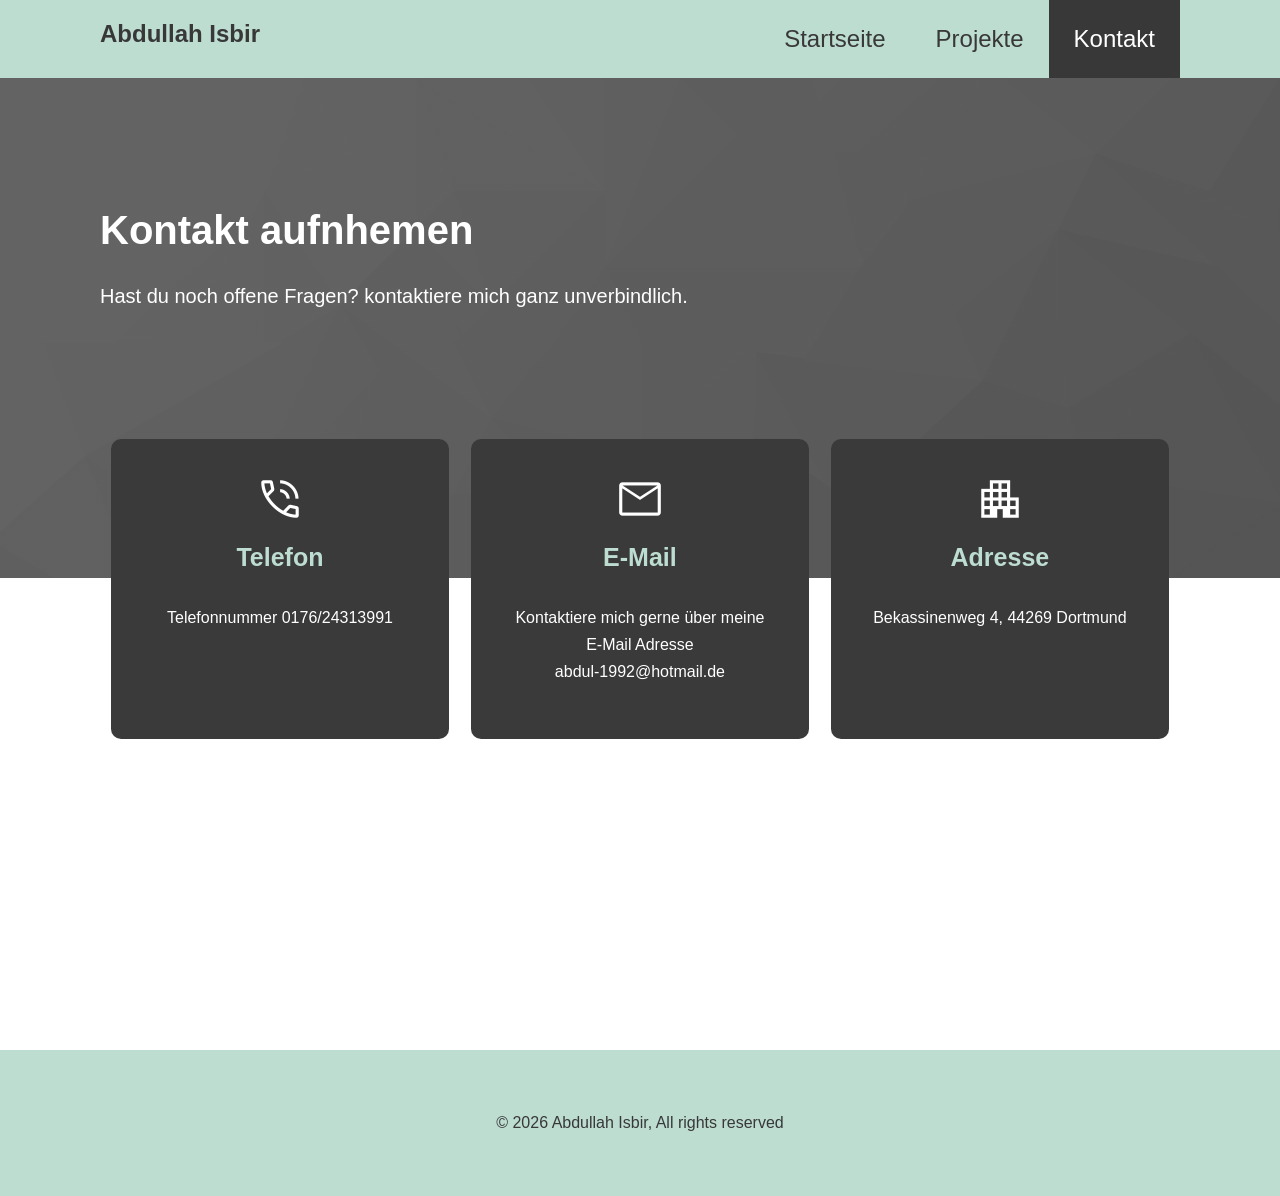
==== contact.html @ 4bc25871 "Portfolio Webseite" ====
<!DOCTYPE html>
<html lang="de">
<head>
  <meta charset="UTF-8">
  <meta http-equiv="X-UA-Compatible" content="IE=edge">
  <meta name="viewport" content="width=device-width, initial-scale=1.0">
  <meta name="description" content="Nehme noch heute mit Abdullah Isbir Kontakt auf">
  <meta name="keywords" content="Abdullah Isbir Kontakt">
  <title>Hilal Isbir-Tas und Abdullah Isbir Kontakt</title>
  <link rel="stylesheet" href="https://fonts.googleapis.com/css2?family=Material+Symbols+Outlined:opsz,wght,FILL,GRAD@48,400,0,0" />
  <link rel="stylesheet" href="/css/style.css">
</head>
<body>
  <header>
    <nav id="main-nav">
      <div class="standard-container">
        <h1>Abdullah Isbir</h1>
        <ul>
          <li><a href="/index.html">Startseite</a></li>
          <li><a href="/projekte.html">Projekte</a></li>
          <li><a class="active-page" href="contact.html">Kontakt</a></li>
        </ul>
      </div>
    </nav>
    <div id="contact-heading">
      <div class="standard-container">
        <div class="heading-content">
          <h2><span class="text-highlighted-about">Kontakt aufnhemen</span></h2>
          <p>Hast du noch offene Fragen? kontaktiere mich ganz unverbindlich.</p>
        </div>
      </div>
    </div>
  </header>

  <section id="contact-options">
    <div class="standard-container">
      <div class="contact-option">
        <span class="material-symbols-outlined">phone_in_talk</span>
        <h3>Telefon</h3>
        <p>Telefonnummer 0176/24313991</p>
      </div>
      <div class="contact-option">
        <span class="material-symbols-outlined">mail</span>
        <h3>E-Mail</h3>
        <p>Kontaktiere mich gerne über meine E-Mail Adresse <br> abdul-1992@hotmail.de</p>
      </div>
      <div class="contact-option">
        <span class="material-symbols-outlined">apartment</span>
        <h3>Adresse</h3>
        <p>Bekassinenweg 4, 44269 Dortmund</p>
      </div>
    </div>
  </section>

  <footer id="main-footer">
        <div class="standard-container"></div>
        <p>&copy; 2026 Abdullah Isbir, All rights reserved  </p>

    </footer>
</body>
</html>
---- css/style.css ----
* {
    font-family: Arial, Helvetica, sans-serif;
    box-sizing: border-box;
    padding: 0px;
    margin: 0px;

}

h1, h2, h3, h4, h5, h6 {
    padding-bottom: 20px;
}

a {
    color: #383838;
    text-decoration: none;
}

p {
    padding-top: 12px;
    padding-bottom: 12px;
}
/* ---- Hilfsklasse ---- */


.standard-container {
    max-width: 1080px;
    margin: 0 auto;
}

.text-highlighted {
     color: white;
    font-size: 18px;
}

.text-highlighted-about {
    color: white;
    font-size: 40px;
}


/* --- Buttons --- */

.btn {
    display: block;
    font-size: 20px;
    background-color: #bdddd1;
    color: #383838;
    padding: 10px 15px;
    text-align: center;
    border-radius: 5px;
    margin: 15px 0px;
}

.btn:hover {
    background-color: #383838;
    color: white;
}
/* --- Navigationsliste --- */

#main-nav {
    background-color: #bdddd1;
    
    
    
}

#main-nav::after {
    content: "";
    display: block;
    clear: both;
}

#main-nav h1 {
    float: left;
    color: #383838;
    padding-top: 20px;
    
    
}

#main-nav a {
    color: #383838;
    
}

#main-nav ul {
    float: right;
    list-style: none;
}

#main-nav ul li {
    float: left;
    
}

#main-nav ul li a {
    display: block;
    font-size: 24px;
    padding: 25px;
    text-align: center;
}

#main-nav ul li a:hover {
    background-color: #383838;
    color: white;
    
}

#main-nav ul li a.active-page {
    background-color: #383838;
    color: white;
    
}

/* --- Wilkommens Sektion --- */

#Welcome {
    background-image: linear-gradient(rgba(0,0,0, 0.2), rgba(0,0,0, 0.2)), url(../img/Banner_Light.png);
    background-repeat: no-repeat;
    background-size: cover;
    min-height: 500px;
}

#Welcome::after {
    content: "";
    display: block;
    clear: both;
}

#Welcome .Welcome-content {
    float: right;
    width: 70%;
    padding: 130px 50px;

}

#Welcome .Welcome-img {
    float: left;
    width: 30%;
    padding-top: 40px;
}

#Welcome .Welcome-img img {
    width: 87%;
    border-radius: 50%;
}

#Welcome .Welcome-content h2 {
    color: #383838;
    font-size: 40px;
}

#Welcome .Welcome-content p {
    color: #383838;
    font-size: 20px;
}

/* ---- About Sektion ---- */

#about {
    background-color: #505f59; /*--- #bdddd1 #585757 */
    padding-top: 50px;
    padding-bottom: 50px;
}

#about::after {
    content: "";
    display: block;
    clear: both;
}

#about .about-content {
    float: left;
    width: 70%;
    color: rgb(29, 29, 29);
    padding: 20px;
}

#about .about-img {
    float: left;
    width: 30%;
    padding: 20px;

}

#about .about-img img {
    width: 100%;
    border-radius: 10px;

}

#about .about-content h2 {
    font-size: 60px;
}

#about .about-content p {
    font-size: 20px;
}

/* --- Datums  Skill Sektion --- */

#Dates {
    padding-top: 40px;
    padding-bottom: 40px;
}

#Dates::after {
    content: "";
    display: block;
    clear: both;

}

#Dates .Date {
    float: left;
    width: 25%;
    text-align: center;
    padding: 35px;

}

#Dates .material-symbols-outlined {
    font-size: 100px;
    color: #bdddd1;
}

#Dates .Date h2 {
    color: #383838;
    font-size: 20px;
}

/* --- Galerie --- */

#main-galerie .galerie {
    text-align: center;
    font-size: 60px;
    color: #383838;
    padding-top: 40px;
    padding-bottom: 40px;
}

#main-galerie::after {
    content: "";
    display: block;
    clear: both;
}

#main-galerie {
    background-image: linear-gradient(rgba(0,0,0, 0.6), rgba(0,0,0, 0.6)), url(../img/Banner_Light.png);
    background-repeat: no-repeat;
    background-size: cover;
    min-height: 2000px;
}

.masonryholder {
    column-count: 4;
    column-gap: 20px;
    max-width: 1600px;
    margin: 0 auto;
}

.masonryblock {
    display: inline-block;
    background: #bdddd1;
    padding: 20px;
    margin: 0 0 20px;
    width: 100%;
    box-sizing: border-box;
}

.masonryblock img {
    width: 100%;
}

@media screen and (max-width:768px) {
    .masonryholder {
        column-count: 1;
    }
}

@media screen and (min-width:769px) {
    .masonryholder {
        column-count: 2;
    }
}

@media screen and (min-width:1080px) {
    .masonryholder {
        column-count: 3;
    }
}

@media screen and (max-width:1200px) {
    .masonryholder {
        column-count: 4;
    }
}


/* ------ Contact Heading Sektion ------ */

#contact-heading {
  background-image: linear-gradient(rgba(0,0,0, 0.6), rgba(0,0,0,0.6)),url(../img/Banner_Light.png);
  background-repeat: no-repeat;
  background-size: cover;
  min-height: 500px;
}

#contact-heading .heading-content {
  color: white;
  padding: 130px 0px;
}

#contact-heading .heading-content h2 {
  font-size: 40px;
}

#contact-heading .heading-content p {
  font-size: 20px;
}

/* ------ Contact Options Sektion ------ */

#contact-options {
  margin-top: -150px;
  padding-bottom: 300px;
}


#contact-options:after {
  content: "";
  display: block;
  clear: both;
}

#contact-options .contact-option {
  float: left;
  width: 31.33%;
  margin: 1%;
  text-align: center;
  padding: 35px;
  background-color: #3A3A3A;
  min-height: 300px;
  border-radius: 10px;
}

#contact-options .contact-option h3 {
  font-size: 25px;
  color: #bdddd1;
  padding-top: 15px;
}

#contact-options .contact-option p {
  color: white;
  line-height: 1.7em;
}

#contact-options .material-symbols-outlined {
  font-size: 50px;
  color: white;
}






/* --- Footer --- */

#main-footer {
    background-color: #bdddd1;
    min-height: 120px;
    padding: 52px;
}

#main-footer p {
    text-align: center;
    color: #383838;
}
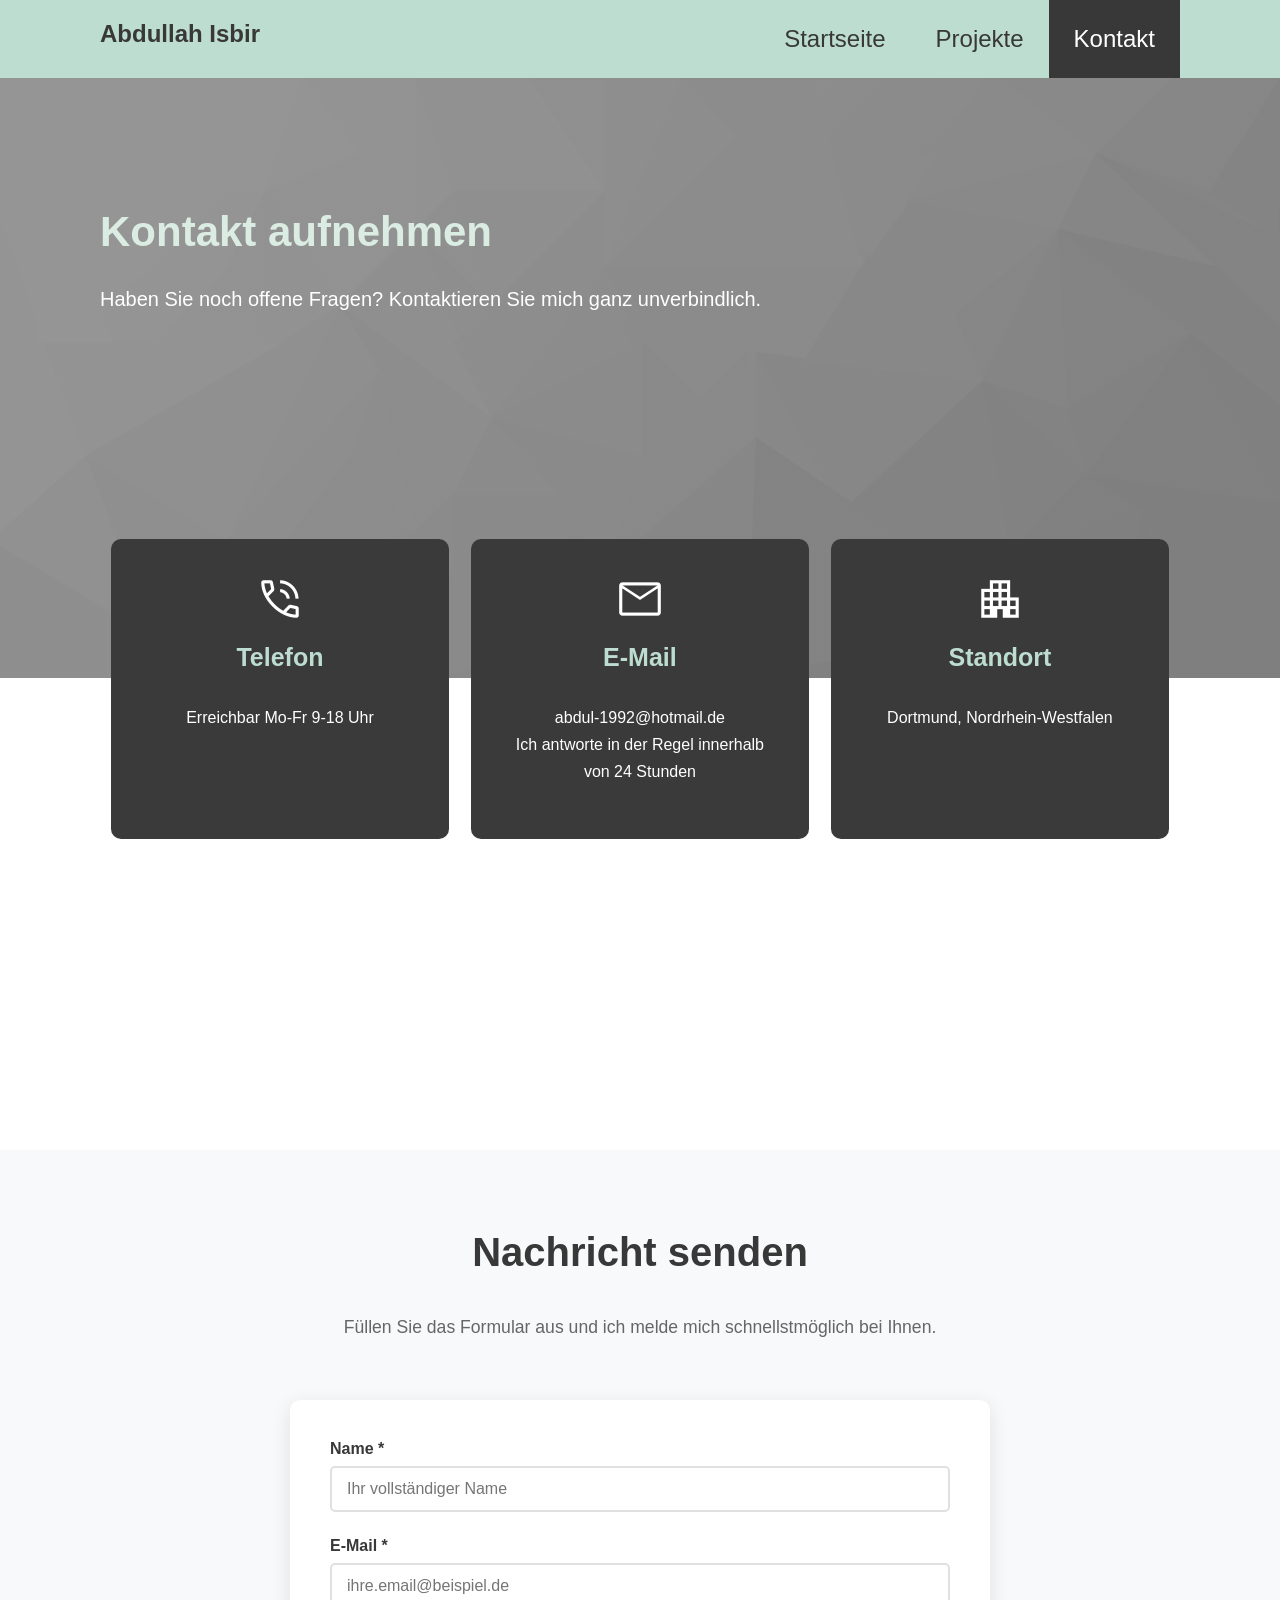
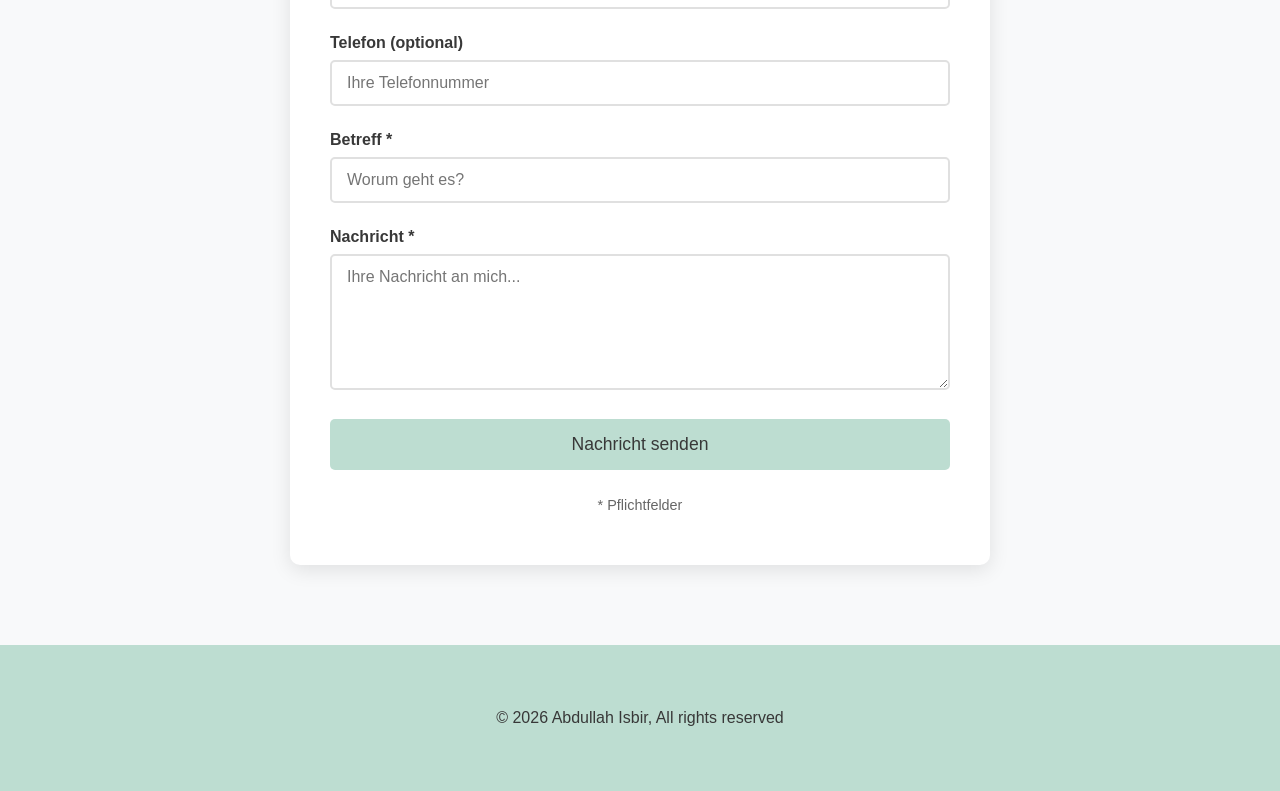
==== commit 58aca5e0: "Fertigstellung meiner Webseite" ====
--- a/contact.html
+++ b/contact.html
@@ -6,9 +6,10 @@
   <meta name="viewport" content="width=device-width, initial-scale=1.0">
   <meta name="description" content="Nehme noch heute mit Abdullah Isbir Kontakt auf">
   <meta name="keywords" content="Abdullah Isbir Kontakt">
-  <title>Hilal Isbir-Tas und Abdullah Isbir Kontakt</title>
+  <title>Abdullah Isbir Kontakt</title>
   <link rel="stylesheet" href="https://fonts.googleapis.com/css2?family=Material+Symbols+Outlined:opsz,wght,FILL,GRAD@48,400,0,0" />
-  <link rel="stylesheet" href="/css/style.css">
+  <link rel="stylesheet" href="css/style.css">
+  
 </head>
 <body>
   <header>
@@ -16,8 +17,8 @@
       <div class="standard-container">
         <h1>Abdullah Isbir</h1>
         <ul>
-          <li><a href="/index.html">Startseite</a></li>
-          <li><a href="/projekte.html">Projekte</a></li>
+          <li><a href="index.html">Startseite</a></li>
+          <li><a href="projekte.html">Projekte</a></li>
           <li><a class="active-page" href="contact.html">Kontakt</a></li>
         </ul>
       </div>
@@ -25,8 +26,8 @@
     <div id="contact-heading">
       <div class="standard-container">
         <div class="heading-content">
-          <h2><span class="text-highlighted-about">Kontakt aufnhemen</span></h2>
-          <p>Hast du noch offene Fragen? kontaktiere mich ganz unverbindlich.</p>
+          <h2><span class="text-highlighted-about">Kontakt aufnehmen</span></h2>
+          <p>Haben Sie noch offene Fragen? Kontaktieren Sie mich ganz unverbindlich.</p>
         </div>
       </div>
     </div>
@@ -35,27 +36,66 @@
   <section id="contact-options">
     <div class="standard-container">
       <div class="contact-option">
-        <span class="material-symbols-outlined">phone_in_talk</span>
+        <span class="material-symbols-outlined" aria-label="Telefon">phone_in_talk</span>
         <h3>Telefon</h3>
-        <p>Telefonnummer 0176/24313991</p>
+        <p>Erreichbar Mo-Fr 9-18 Uhr</p>
       </div>
       <div class="contact-option">
-        <span class="material-symbols-outlined">mail</span>
+        <span class="material-symbols-outlined" aria-label="E-Mail">mail</span>
         <h3>E-Mail</h3>
-        <p>Kontaktiere mich gerne über meine E-Mail Adresse <br> abdul-1992@hotmail.de</p>
+        <p>abdul-1992@hotmail.de <br>Ich antworte in der Regel innerhalb von 24 Stunden</p>
       </div>
       <div class="contact-option">
-        <span class="material-symbols-outlined">apartment</span>
-        <h3>Adresse</h3>
-        <p>Bekassinenweg 4, 44269 Dortmund</p>
+        <span class="material-symbols-outlined" aria-label="Standort">apartment</span>
+        <h3>Standort</h3>
+        <p>Dortmund, Nordrhein-Westfalen</p>
+      </div>
+    </div>
+  </section>
+
+  <section id="contact-form">
+    <div class="standard-container">
+      <h2>Nachricht senden</h2>
+      <p class="form-description">Füllen Sie das Formular aus und ich melde mich schnellstmöglich bei Ihnen.</p>
+      
+      <div class="form-container">
+        <div class="input-group">
+          <label for="name">Name *</label>
+          <input type="text" id="name" name="name" required placeholder="Ihr vollständiger Name">
+        </div>
+
+        <div class="input-group">
+          <label for="email">E-Mail *</label>
+          <input type="email" id="email" name="email" required placeholder="ihre.email@beispiel.de">
+        </div>
+
+        <div class="input-group">
+          <label for="phone">Telefon (optional)</label>
+          <input type="tel" id="phone" name="phone" placeholder="Ihre Telefonnummer">
+        </div>
+
+        <div class="input-group">
+          <label for="subject">Betreff *</label>
+          <input type="text" id="subject" name="subject" required placeholder="Worum geht es?">
+        </div>
+
+        <div class="input-group">
+          <label for="message">Nachricht *</label>
+          <textarea id="message" name="message" rows="6" required placeholder="Ihre Nachricht an mich..."></textarea>
+        </div>
+
+        <button type="submit" class="btn" onclick="sendMessage()">Nachricht senden</button>
+        <p class="form-note">* Pflichtfelder</p>
       </div>
     </div>
   </section>
 
   <footer id="main-footer">
-        <div class="standard-container"></div>
-        <p>&copy; 2026 Abdullah Isbir, All rights reserved  </p>
+    <div class="standard-container">
+      <p>&copy; 2026 Abdullah Isbir, All rights reserved</p>
+    </div>
+  </footer>
 
-    </footer>
+  <script src="script.js"></script>
 </body>
 </html>
--- a/css/style.css
+++ b/css/style.css
@@ -28,13 +28,20 @@
 }
 
 .text-highlighted {
-     color: white;
-    font-size: 18px;
+    color: #141414;
+    font-size: 20px;
+}
+
+.text-highlightedd {
+    color: #141414;
+    font-size: 20px;
+    font-style: italic;
 }
 
 .text-highlighted-about {
-    color: white;
-    font-size: 40px;
+    color: rgb(219, 236, 226);
+    font-size: 42px;
+    font-weight: bold;
 }
 
 
@@ -158,7 +165,7 @@
 /* ---- About Sektion ---- */
 
 #about {
-    background-color: #505f59; /*--- #bdddd1 #585757 */
+    background-color: #505f59; 
     padding-top: 50px;
     padding-bottom: 50px;
 }
@@ -194,24 +201,25 @@
 }
 
 #about .about-content p {
+    color: rgb(219, 236, 226);
     font-size: 20px;
 }
 
-/* --- Datums  Skill Sektion --- */
-
-#Dates {
+/* ---  Skill Sektion --- */
+
+#Skills {
     padding-top: 40px;
     padding-bottom: 40px;
 }
 
-#Dates::after {
+#Skills::after {
     content: "";
     display: block;
     clear: both;
 
 }
 
-#Dates .Date {
+#Skills .Skills-heading {
     float: left;
     width: 25%;
     text-align: center;
@@ -219,91 +227,230 @@
 
 }
 
-#Dates .material-symbols-outlined {
+#Skills .material-symbols-outlined {
     font-size: 100px;
     color: #bdddd1;
 }
 
-#Dates .Date h2 {
+#Skills .Skills-heading h2 {
     color: #383838;
     font-size: 20px;
 }
 
-/* --- Galerie --- */
-
-#main-galerie .galerie {
-    text-align: center;
-    font-size: 60px;
-    color: #383838;
-    padding-top: 40px;
-    padding-bottom: 40px;
-}
-
-#main-galerie::after {
-    content: "";
-    display: block;
-    clear: both;
-}
-
-#main-galerie {
-    background-image: linear-gradient(rgba(0,0,0, 0.6), rgba(0,0,0, 0.6)), url(../img/Banner_Light.png);
+/* ------ Projects Heading Sektion ------ */
+
+#projects-heading {
+  background-image: linear-gradient(rgba(0,0,0, 0.4), rgba(0,0,0, 0.4)), url(../img/Banner_Light.png);
+  background-repeat: no-repeat;
+  background-size: cover;
+  min-height: 400px;
+}
+
+#projects-heading .heading-content {
+  color: white;
+  padding: 130px 0px;
+  text-align: center;
+}
+
+#projects-heading .heading-content h2 {
+  font-size: 50px;
+}
+
+#projects-heading .heading-content p {
+  font-size: 20px;
+}
+
+/* ------ Projects Heading Sektion ------ */
+
+#projects-heading {
+  background-image: linear-gradient(rgba(0,0,0, 0.4), rgba(0,0,0, 0.4)), url(../img/Banner_Light.png);
+  background-repeat: no-repeat;
+  background-size: cover;
+  min-height: 400px;
+  display: flex;
+  align-items: center;
+}
+
+#projects-heading .heading-content {
+  color: white;
+  text-align: center;
+}
+
+#projects-heading .heading-content h2 {
+
+  font-size: 50px;
+  margin-bottom: 10px;
+}
+
+#projects-heading .heading-content p {
+  font-size: 20px;
+}
+
+/* ------ Projects Showcase Sektion ------ */
+
+#projects-showcase {
+  padding: 80px 0;
+  background-color: #f5f5f5;
+}
+
+.project-card {
+  background: white;
+  border-radius: 10px;
+  overflow: hidden;
+  margin-bottom: 50px;
+  box-shadow: 0 3px 15px rgba(0,0,0,0.1);
+  transition: transform 0.3s, box-shadow 0.3s;
+  display: flex;
+  flex-direction: row;
+  min-height: 350px;
+}
+
+.project-card:hover {
+  transform: translateY(-5px);
+  box-shadow: 0 8px 25px rgba(0,0,0,0.15);
+}
+
+.project-image {
+  width: 45%;
+  overflow: hidden;
+  position: relative;
+}
+
+.project-image img {
+  width: 100%;
+  height: 100%;
+  object-fit: cover;
+  transition: transform 0.5s;
+}
+
+.project-card:hover .project-image img {
+  transform: scale(1.08);
+}
+
+.project-content {
+  width: 55%;
+  padding: 40px;
+  display: flex;
+  flex-direction: column;
+  justify-content: space-between;
+}
+
+.project-content h3 {
+  color: #383838;
+  font-size: 28px;
+  margin-bottom: 15px;
+  padding-bottom: 10px;
+}
+
+.project-content p {
+  color: #666;
+  line-height: 1.7;
+  margin-bottom: 25px;
+  font-size: 16px;
+}
+
+.project-tech {
+  margin-bottom: 25px;
+  display: flex;
+  flex-wrap: wrap;
+  gap: 10px;
+}
+
+.tech-tag {
+  background-color: #bdddd1;
+  color: #383838;
+  padding: 8px 18px;
+  border-radius: 25px;
+  font-size: 14px;
+  font-weight: 600;
+  display: inline-block;
+}
+
+.project-links {
+  display: flex;
+  gap: 15px;
+  flex-wrap: wrap;
+}
+
+.project-link {
+  display: inline-flex;
+  align-items: center;
+  gap: 8px;
+  background-color: #383838;
+  color: white;
+  padding: 12px 24px;
+  border-radius: 5px;
+  text-decoration: none;
+  font-weight: 600;
+  transition: all 0.3s;
+  font-size: 15px;
+}
+
+.project-link:hover {
+  background-color: #bdddd1;
+  color: #383838;
+  transform: translateY(-2px);
+}
+
+.project-link-secondary {
+  background-color: #bdddd1;
+  color: #383838;
+}
+
+.project-link-secondary:hover {
+  background-color: #383838;
+  color: white;
+}
+
+.project-link .material-symbols-outlined {
+  font-size: 20px;
+}
+
+/* Wechselndes Layout für gerade/ungerade Projekte */
+.project-card:nth-child(even) {
+  flex-direction: row-reverse;
+}
+
+/* Mobile Responsiveness */
+@media (max-width: 768px) {
+  .project-card {
+    flex-direction: column !important;
+    min-height: auto;
+  }
+  
+  .project-image,
+  .project-content {
+    width: 100%;
+  }
+  
+  .project-image {
+    height: 250px;
+  }
+  
+  .project-content {
+    padding: 25px;
+  }
+  
+  .project-content h3 {
+    font-size: 22px;
+  }
+  
+  #projects-heading .heading-content h2 {
+    font-size: 35px;
+  }
+  
+  #projects-heading .heading-content p {
+    font-size: 16px;
+  }
+}
+
+/* ------ Contact Heading Sektion ------ */
+
+#contact-heading {
+  background-image: linear-gradient(rgba(0,0,0, 0.4), rgba(0,0,0, 0.4)), url(../img/Banner_Light.png);
     background-repeat: no-repeat;
     background-size: cover;
-    min-height: 2000px;
-}
-
-.masonryholder {
-    column-count: 4;
-    column-gap: 20px;
-    max-width: 1600px;
-    margin: 0 auto;
-}
-
-.masonryblock {
-    display: inline-block;
-    background: #bdddd1;
-    padding: 20px;
-    margin: 0 0 20px;
-    width: 100%;
-    box-sizing: border-box;
-}
-
-.masonryblock img {
-    width: 100%;
-}
-
-@media screen and (max-width:768px) {
-    .masonryholder {
-        column-count: 1;
-    }
-}
-
-@media screen and (min-width:769px) {
-    .masonryholder {
-        column-count: 2;
-    }
-}
-
-@media screen and (min-width:1080px) {
-    .masonryholder {
-        column-count: 3;
-    }
-}
-
-@media screen and (max-width:1200px) {
-    .masonryholder {
-        column-count: 4;
-    }
-}
-
-
-/* ------ Contact Heading Sektion ------ */
-
-#contact-heading {
-  background-image: linear-gradient(rgba(0,0,0, 0.6), rgba(0,0,0,0.6)),url(../img/Banner_Light.png);
-  background-repeat: no-repeat;
-  background-size: cover;
-  min-height: 500px;
+  min-height: 600px;
 }
 
 #contact-heading .heading-content {
@@ -360,7 +507,85 @@
   color: white;
 }
 
-
+/* ------ Contact Form Sektion ------ */
+
+#contact-form {
+  padding: 80px 0;
+  background-color: #f8f9fa;
+}
+
+#contact-form h2 {
+  text-align: center;
+  margin-bottom: 10px;
+  font-size: 2.5rem;
+  color: #383838;
+}
+
+.form-description {
+  text-align: center;
+  margin-bottom: 50px;
+  color: #666;
+  font-size: 1.1rem;
+}
+
+.form-container {
+  max-width: 700px;
+  margin: 0 auto;
+  background: white;
+  padding: 40px;
+  border-radius: 10px;
+  box-shadow: 0 5px 20px rgba(0,0,0,0.1);
+}
+
+.input-group {
+  margin-bottom: 25px;
+}
+
+.input-group label {
+  display: block;
+  margin-bottom: 8px;
+  font-weight: 600;
+  color: #383838;
+}
+
+.input-group input,
+.input-group textarea {
+  width: 100%;
+  padding: 12px 15px;
+  border: 2px solid #e0e0e0;
+  border-radius: 5px;
+  font-size: 1rem;
+  font-family: Arial, Helvetica, sans-serif;
+  transition: border-color 0.3s;
+  box-sizing: border-box;
+}
+
+.input-group input:focus,
+.input-group textarea:focus {
+  outline: none;
+  border-color: #bdddd1;
+}
+
+.input-group textarea {
+  resize: vertical;
+  min-height: 120px;
+}
+
+.form-container .btn {
+  width: 100%;
+  padding: 15px;
+  margin-top: 10px;
+  cursor: pointer;
+  border: none;
+  font-size: 1.1rem;
+}
+
+.form-note {
+  margin-top: 15px;
+  font-size: 0.9rem;
+  color: #666;
+  text-align: center;
+}
 
 
 
